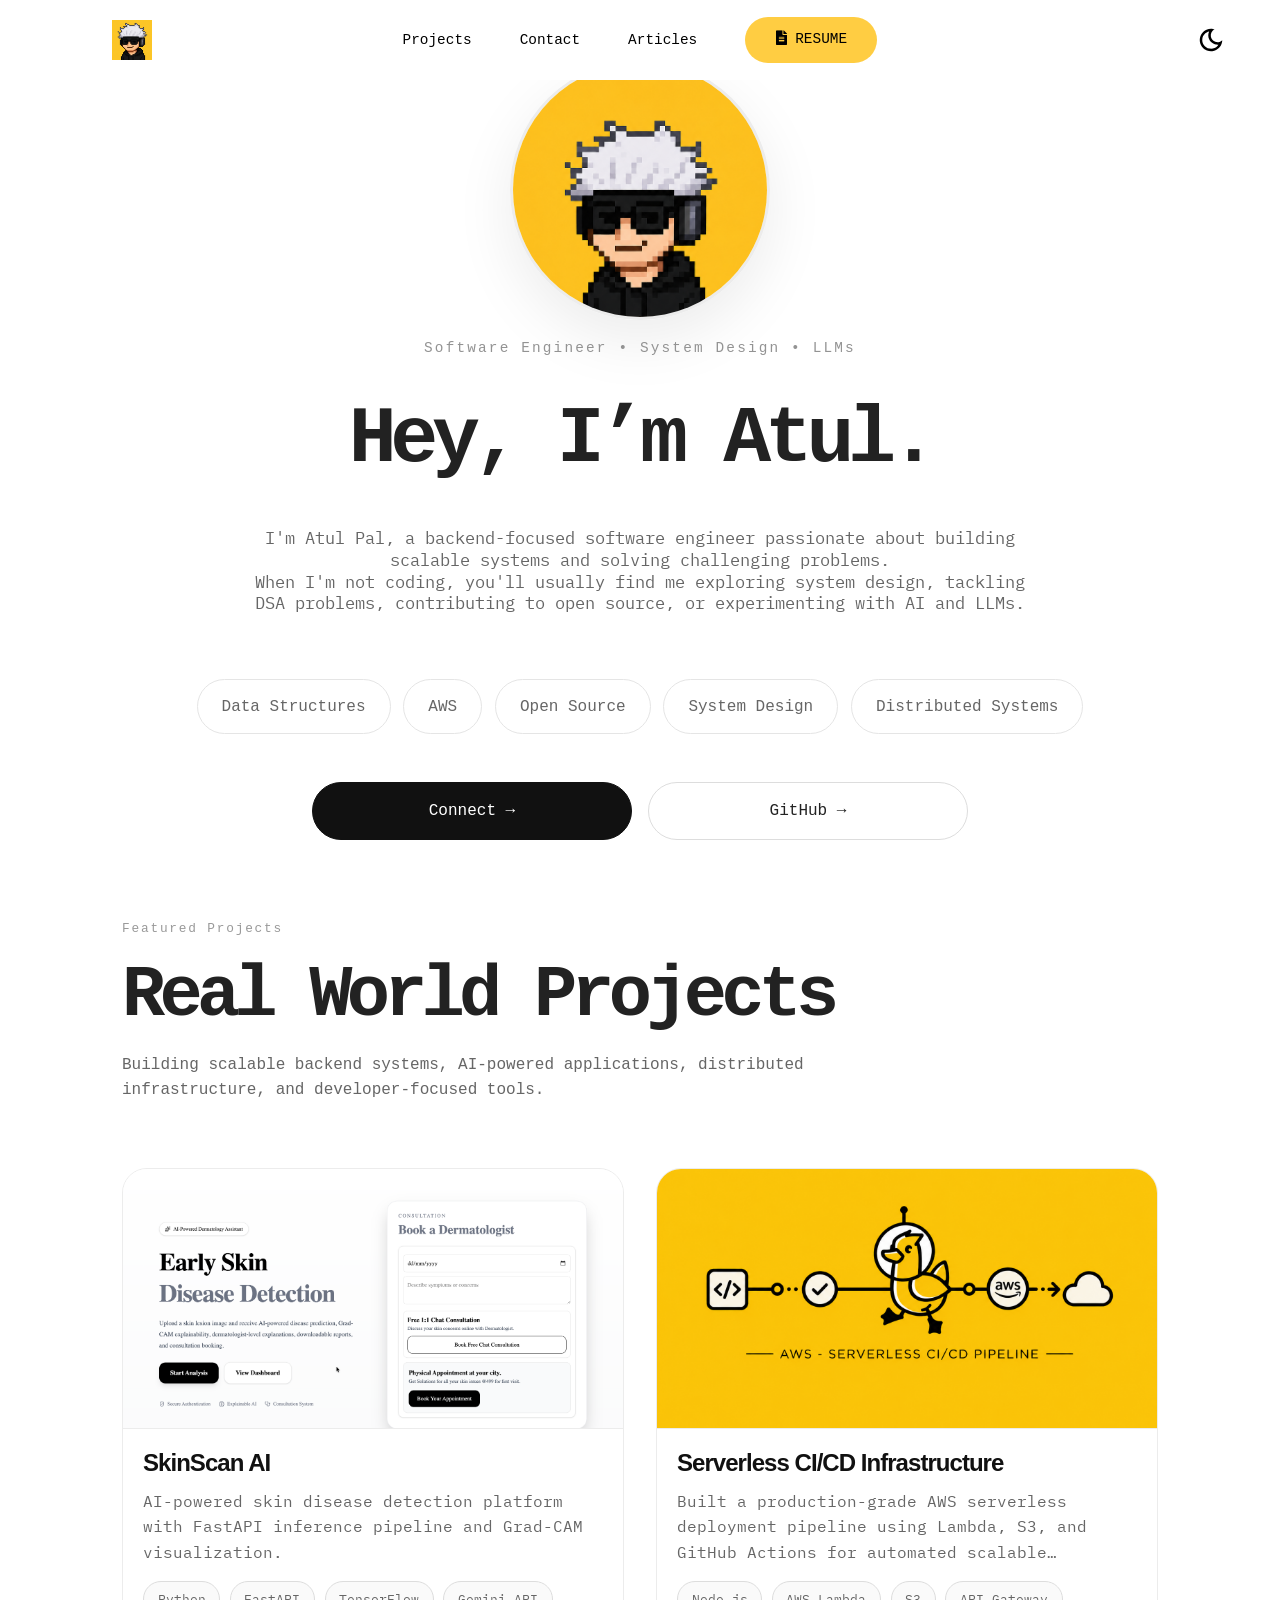
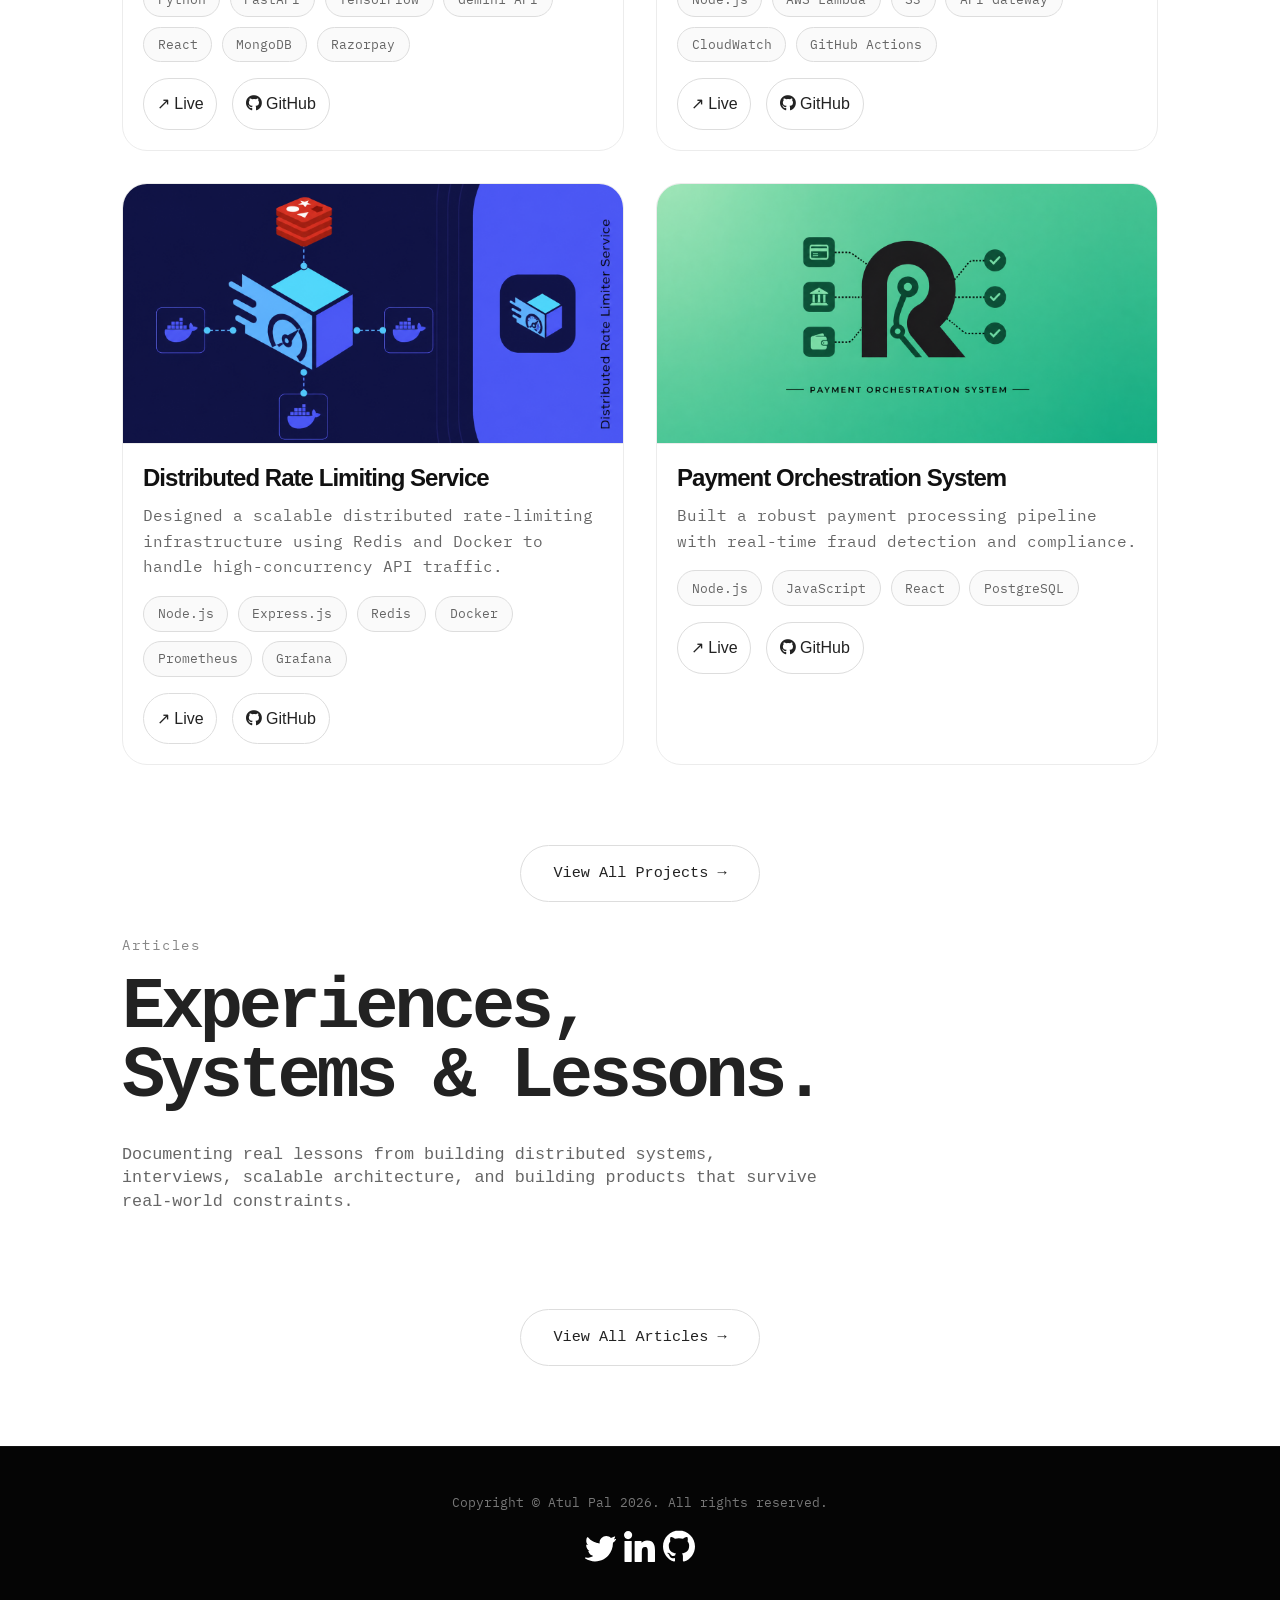
==== src/index.html @ d1065fde "meta data" ====
<!DOCTYPE html>
<html lang="en">
  <head>
    <meta charset="UTF-8" />
    <meta http-equiv="X-UA-Compatible" content="IE=edge" />
    <meta name="viewport" content="width=device-width, initial-scale=1.0" />
    <!-- Primary Meta Tags -->
    <title>Atul Pal • HomePage</title>
    <meta name="title" content="Atul Pal" />
    <meta
      name="description"
      content="I’m Atul Pal, backend-focused software engineer passionate about distributed systems, AI-powered applications, scalable architecture, and solving engineering problems under real-world constraints."
    />

    <!-- Open Graph / Facebook -->
    <meta property="og:type" content="website" />
    <meta
      property="og:url"
      content="https://atulpal02.in"
    />
    <meta property="og:title" content="Atul Pal" />
    <!-- <meta
      property="og:description"
      content="Build or customize your portfolio website using this super easy template. Free to use if you are a member of the community or a contributor to this project"
    /> -->
    <meta
      property="og:image"
    />

    <!-- Twitter -->
    <meta property="twitter:card" content="summary_large_image" />
    <meta
      property="twitter:url"
      content="https://atulpal02.in"
    />
    <meta property="twitter:title" content="Atul Pal" />
    <meta
      property="twitter:description"
      content="I’m Atul Pal, backend-focused software engineer passionate about distributed systems, AI-powered applications, scalable architecture, and solving engineering problems under real-world constraints."
    />
   

    <!-- Link -->
    <link
      rel="apple-touch-icon"
      href="assets/Atul-logo.png"
    />
    <link
      rel="icon"
      type="image/png"
     
      href="/assets/Atul-logo.png"
    />
    <link
      rel="icon"
      type="image/png"
      href="assets/Atul-logo.png"
    />
    <link
      rel="icon"
      type="image/png"
      sizes="192x192"
      href="assets/Atul-logo.png"
    />
    <link
      rel="icon"
      type="image/png"
      sizes="512x512"
      href="assets/Atul-logo.png"
    />
    <link rel="icon" type="image/x-icon" href="assets/Atul-logo.png" />
   
    <link
      rel="stylesheet"
      href="https://use.fontawesome.com/releases/v5.15.4/css/all.css"
      integrity="sha384-DyZ88mC6Up2uqS4h/KRgHuoeGwBcD4Ng9SiP4dIRy0EXTlnuz47vAwmeGwVChigm"
      crossorigin="anonymous"
    />
    <link rel="stylesheet" href="css/style.css" />
    <link rel="stylesheet" href="css/utilities.css" />
  </head>
  <body>
    <header id="hero">
      <!-- Navbar -->
      

<nav class="navbar">
  <div class="container">
    <h1 id="logo">
      <a href="index.html">
        <img src="./assets/Atul-logo.png" alt="Atul Pal" />
      </a>
    </h1>

    <ul class="nav-menu">
      <li><a class="nav-link" href="index.html#projects">Projects</a></li>
      <li><a class="nav-link" href="contact.html">Contact</a></li>
      <li><a class="nav-link" href="blog.html">Articles</a></li>

      <li>
        <a
          class="nav-link btn btn-primary"
          href="https://drive.google.com/file/d/1USvsuI9Z3_eEk0ceNhCf0lgto0pT-I8w/view?usp=sharing"
          target="_blank"
        >
           <i class="fas fa-file-alt"></i> Resume
        </a>
      </li>

      <div class="theme-switch">
        <input type="checkbox" id="switch" />
        <label class="toggle-icons" for="switch">
          <img class="moon" src="assets/moon.svg" />
          <img class="sun" src="assets/sun.svg" />
        </label>
      </div>
    </ul>

    <div class="hamburger">
      <span class="bar"></span>
      <span class="bar"></span>
      <span class="bar"></span>
    </div>
  </div>
</nav>
<section class="hero container">

  <!-- PROFILE IMAGE ON TOP -->
  <div class="hero-image-top">

    <img
      class="profile-image"
      src="assets/p5.png"
      alt="Atul Pal"
    />

  </div>

  <!-- CONTENT -->
  <div class="hero-content">

    <span class="hero-label">
      Software Engineer • System Design • LLMs
          
    </span>

    <h1>
      Hey, I’m Atul.
    </h1>

    <p class="hero-description">

      I'm Atul Pal, a backend-focused software engineer passionate about building scalable systems and solving challenging problems. <br>
      When I'm not coding, you'll usually find me exploring system design, tackling DSA problems, contributing to open source, or experimenting with AI and LLMs.

    </p>

    <div class="hero-tags">
      <span>Data Structures</span>
      <!-- <span>Node.js</span> -->
      <!-- <span>Microservices</span> -->
      
      
      <span>AWS</span>
      <span>Open Source</span>
      <span> System Design</span>
      <span>Distributed Systems</span>
       
      <!-- <span>AI/LLMs</span> -->
      <!-- <span>Postgres</span> -->
      <!-- <span>Git</span> -->
    </div>

    <div class="hero-actions">

      <a
        href="https://www.linkedin.com/in/atulpal02/"
        target="_blank"
        class="hero-btn primary-btn"
      >
        Connect →
      </a>

      <a
        href="https://github.com/atulpal02"
        target="_blank"
        class="hero-btn secondary-btn"
      >
        GitHub →
      </a>

    </div>

  </div>

</section>
    
    
<section id="projects" class="project-section container">

  <div class="section-heading">

    <span class="section-label">
      Featured Projects
    </span>

    <h2>
      Real World Projects
    </h2>

    <p>
      Building scalable backend systems, AI-powered applications,
      distributed infrastructure, and developer-focused tools.
    </p>

  </div>

  <div class="project-grid">

    <!-- PROJECT 1 -->
      <!-- PROJECT 3 -->

    <!-- <article class="project-card featured-project">

      <div class="project-top">

        <span class="project-type">
          AI • HEALTHCARE
        </span>

        <div class="project-links">

  <a
    href="https://github.com/atulpal02/Skinscan"
    target="_blank"
  >
    GitHub
  </a>

  <a
    href="https://skin-scan-nine.vercel.app/"
    target="_blank"
    class="live-link"
  >
    Live
  </a>

</div>

      </div>

      <h3>
        SkinLabs AI
      </h3>

      <p>
        AI-powered skin disease detection platform using EfficientNet,
        Grad-CAM visualization, FastAPI inference pipeline,
        authentication, payments, and consultation workflows.
      </p>

      <div class="tech-stack">
        FastAPI • TensorFlow • React • MongoDB • Next.js
      </div>

    </article> -->
    <!-- <article class="project-card">

  <div class="project-image">
    <img
      src="./assets/project/SkinScan.png"
      alt="SkinScan AI"
    />
  </div>

  <div class="project-card">

    <h3>SkinScan AI</h3>

    <p>
      AI-powered skin disease detection platform with
      FastAPI inference pipeline and Grad-CAM visualization.
    </p>

    <div class="tech-stack">

      <span>FastAPI</span>
      <span>TensorFlow</span>
      <span>React</span>
      <span>MongoDB</span>

    </div>

    <div class="project-links">

      <a href="https://skin-scan-nine.vercel.app/">
        ↗ Live
      </a>

      <a href="https://github.com/atulpal02/Skinscan">
        <i class="fab fa-github"></i>
        GitHub
      </a>

    </div>

  </div>

</article> -->




<article class="project-card">

  <div class="project-image">
    <img
      src="./assets/project/SkinScan.png"
      alt=" SkinScan AI"
    />
  </div>

  <div class="project-content">

    <h3>SkinScan AI</h3>

    <p>
      AI-powered skin disease detection platform with
      FastAPI inference pipeline and Grad-CAM visualization.
    </p>

    <div class="tech-stack">

      <span>Python</span>
      <span>FastAPI</span>
      <span>TensorFlow</span>
      <span>Gemini API</span>
      <span>React</span>
      <span>MongoDB</span>
      <span>Razorpay</span>

    </div>

    <div class="project-links">

      <a href="https://skin-scan-nine.vercel.app/">
        ↗ Live
      </a>

      <a href="https://github.com/atulpal02/SkinScan">
        <i class="fab fa-github"></i>
        GitHub
      </a>

    </div>

  </div>

</article>


<article class="project-card">

  <div class="project-image">
    <img
      src="./assets/project/project-one.png"
      alt="SkinLabs AI"
    />
  </div>

  <div class="project-content">

    <h3>Serverless CI/CD Infrastructure</h3>

    <p>
      Built a production-grade AWS serverless deployment pipeline
        using Lambda, S3, and GitHub Actions for automated scalable deployments.
    </p>

    <div class="tech-stack">

      <span>Node.js</span>
      
      <span>AWS Lambda</span>
      <span>S3</span>
      
      <span>API Gateway</span>
      <span>CloudWatch</span>
      <span>GitHub Actions</span>
      

    </div>

    <div class="project-links">

      <a href="https://medium.com/@atulpal02/building-a-production-ready-serverless-ci-cd-pipeline-on-aws-using-github-actions-aws-sam-lambda-bceae69d77cb">
        ↗ Live
      </a>

      <a href="https://github.com/atulpal02/serverless-ci-cd">
        <i class="fab fa-github"></i>
        GitHub
      </a>

    </div>

  </div>

</article>

<article class="project-card">

  <div class="project-image">
    <img
      src="./assets/project/project-two.png"
      alt=" Distributed Rate Limiting Service"
    />
  </div>

  <div class="project-content">

    <h3>Distributed Rate Limiting Service</h3>

    <p>
      Designed a scalable distributed rate-limiting infrastructure
      using Redis and Docker to handle high-concurrency API traffic.
    </p>

    <div class="tech-stack">

      <span>Node.js</span>
      <span>Express.js</span>
      <span> Redis</span>
      <span>Docker</span>
      <span>Prometheus</span>
      <span>Grafana</span>

    </div>

    <div class="project-links">

      <a href="https://medium.com/@atulpal02/building-a-distributed-rate-limiter-understanding-the-theory-behind-api-protection-71d6759edc61">
        ↗ Live
      </a>

      <a href="https://github.com/atulpal02/Distributed-Rate-limiiting-middleware">
        <i class="fab fa-github"></i>
        GitHub
      </a>

    </div>

  </div>

</article>


<article class="project-card">

  <div class="project-image">
    <img
      src="./assets/project/project-five.png"
      alt=" Payment Orchestration System"
    />
  </div>

  <div class="project-content">

    <h3>Payment Orchestration System</h3>

    <p>
      Built a robust payment processing pipeline
      with real-time fraud detection and compliance.
    </p>

    <div class="tech-stack">
      <span>Node.js</span>
      <span>JavaScript</span>
      
      <span>React</span> 
      <span>PostgreSQL</span>

    </div>

    <div class="project-links">

      <a href="#">
        ↗ Live
      </a>

      <a href="#">
        <i class="fab fa-github"></i>
        GitHub
      </a>

    </div>

  </div>

</article>

    <!-- <article class="project-card">

      <div class="project-top">

        <span class="project-type">
          DISTRIBUTED SYSTEMS
        </span>

        <div class="project-links">

          <a
            href="https://github.com/atulpal02/distributed-rate-limiting-Service"
            target="_blank"
          >
            GitHub
          </a>

        </div>

      </div>

      <h3>
        Distributed Rate Limiting Service
      </h3>

      <p>
        Designed a scalable distributed rate-limiting infrastructure
        using Redis and Docker to handle high-concurrency API traffic.
      </p>

      <div class="tech-stack">
        Node.js • Redis • Docker • Express
      </div>

    </article> -->

   
<!-- 
    <article class="project-card">

      <div class="project-top">

        <span class="project-type">
          SERVERLESS • DEVOPS
        </span>

        <div class="project-links">

          <a
            href="https://github.com/atulpal02/serverless-ci-cd"
            target="_blank"
          >
            GitHub
          </a>

        </div>

      </div>

      <h3>
        Serverless CI/CD Infrastructure
      </h3>

      <p>
        Built a production-grade AWS serverless deployment pipeline
        using Lambda, S3, and GitHub Actions for automated scalable deployments.
      </p>

      <div class="tech-stack">
        Node.js • AWS Lambda • S3 • GitHub Actions
      </div>

    </article> -->

    <!-- PROJECT 2 -->


    <!-- PROJECT 4 -->
<!-- 
    <article class="project-card">

      <div class="project-top">

        <span class="project-type">
          FULL STACK
        </span>

        <div class="project-links">

          <a
            href="https://github.com/atulpal02/Talentboard"
            target="_blank"
          >
            GitHub
          </a>

        </div>

      </div>

      <h3>
        TalentBoard
      </h3>

      <p>
        Full-stack hiring and talent management platform
        with authentication, dashboards, and recruiter workflows.
      </p>

      <div class="tech-stack">
        React • Node.js • MongoDB • Express
      </div>

    </article>

    PROJECT 5 -->

    <!-- <article class="project-card">

      <div class="project-top">

        <span class="project-type">
          FINTECH • PAYMENTS
        </span>

        <div class="project-links">

          <a
            href="https://github.com/atulpal02/Distributed-Payment-Orchestration-System"
            target="_blank"
          >
            GitHub
          </a>

        </div>

      </div>

      <h3>
        Distributed Payment Orchestration System
      </h3>

      <p>
        Designed a resilient payment orchestration architecture
        supporting distributed workflows, retries, and payment routing.
      </p>

      <div class="tech-stack">
        PostgreSQL • Node.js • Stripe • Express
      </div>

    </article>

 PROJECT 6 -->
   <!-- 
    <article class="project-card">

      <div class="project-top">

        <span class="project-type">
          FRONTEND • UI
        </span>

        <div class="project-links">

          <a
            href="https://github.com/atulpal02/My-mini-projects"
            target="_blank"
          >
            GitHub
          </a>

        </div>

      </div>

      <h3>
        Frontend Experiments
      </h3>

      <p>
        Collection of frontend experiments,
        animations, UI concepts, and JavaScript mini-projects.
      </p>

      <div class="tech-stack">
        HTML • CSS • JavaScript
      </div>
      -->

    <!-- </article> --> 

  </div>

  <div class="project-footer">

    <a
      href="https://github.com/atulpal02"
      class="view-all-btn"
      target="_blank"
    >
      View All Projects →
    </a>

  </div>

</section>


  <section class="page-section container">

    <div class="blog-hero">

      <span class="blog-label">
        Articles
      </span>

      <h1>
        Experiences,
        <br />
        Systems & Lessons.
      </h1>

      <p>
        Documenting real lessons from building distributed systems,
        interviews, scalable architecture,
        and building products that survive real-world constraints.
      </p>

    </div>

    <div
      id="blog-container"
      class="blog-grid"
    ></div>
    <div class="blog-actions">

  <a
    href="https://medium.com/@atulpal02"
    target="_blank"
    class="view-all-btn"
  >
    View All Articles →
  </a>

</div>

  </section>
<!-- 
<section class="page-section container">


  <div class="contact-hero">

    <span class="contact-label">
      CONTACT
    </span>

    <h1>
      Let’s Build Something Real.
    </h1>

    <p>
      <p>
  Open to backend engineering opportunities, ambitious startup ideas and meaningful conversations around scalable systems, software architecture.
</p>
    </p>

  </div>
  <div class="contact-grid">

  <a
    href="mailto:iatulpal02@gmail.com"
    class="contact-card"
  >
    <span>EMAIL</span>

    <h3>
      iatulpal02
      
      @gmail.com
    </h3>

    <p>
      Reach me for opportunities
      and engineering discussions.
    </p>
  </a>

  <a
    href="tel:+918287466186"
    class="contact-card"
  >
    <span>PHONE</span>

    <h3>
      +91
      
      8287466186
    </h3>

    <p>
      Available for 
       professional discussions.
    </p>
  </a>

  <a
    href="https://www.linkedin.com/in/atulpal02/"
    target="_blank"
    class="contact-card"
  >
    <span>LINKEDIN</span>

    <h3>
      
      @atulpal02
    </h3>

    <p>
      Backend engineering, projects,
      and technical updates.
    </p>
  </a>

  <a
    href="https://github.com/atulpal02"
    target="_blank"
    class="contact-card"
  >
    <span>GITHUB</span>

    <h3>
      @atulpal02
    </h3>

    <p>
      Explore production projects
      and open-source work.
    </p>
  </a>

  <a
    href="https://x.com/atulpal02"
    target="_blank"
    class="contact-card"
  >
    <span>TWITTER</span>

    <h3>
      @atulpal02
    </h3>

    <p>
      Thoughts on engineering,
      startups,
      and software building.
    </p>
  </a>

  <a
    href="https://ko-fi.com/atulpal02"
    target="_blank"
    class="contact-card coffee-card"
  >
    <span>SUPPORT</span>

    <h3>
      Buy Me A Coffee ☕
    </h3>

    <p>
      Support my work,
      open-source projects,
      and technical writing.
    </p>
  </a>

</div>
</section> -->


    <footer id="footer">
      <div class="container">
        <!-- <a href="mailto:iatulpal02@gmail.com"> iatulpal02@gmail.com</a> -->
        <!-- Social links -->
                 <p>Copyright &copy; Atul Pal <span id="datee"></span>. All rights reserved.</p>

        <div class="social">
          <!-- <a href="https://www.instagram.com/atulpal02/" target="_blank"
            ><img src="./assets/instagram-icon.svg" alt="Instagram"
          /></a> -->
          <a href="https://x.com/atulpal02" target="_blank"><img src="./assets/twitter-icon.svg" alt="Twitter" /></a>
          <a href="https://www.linkedin.com/in/atulpal02/" target="_blank"
            ><img src="./assets/linkedin-icon.svg" alt="Linkedin"
          /></a>
          <a href="https://github.com/atulpal02/atulpal02" target="_blank"><img src="./assets/github-icon.svg" alt="GitHub" /></a>
          <!-- <a href="https://leetcode.com/u/atulpal02/" target="_blank"
            ><img src="./assets/hashnode-icon.svg" alt="Hashnode"
          /></a> -->
        </div>
        <!-- Attribution -->
        <div class="attribution">
          <!-- <a
            href="https://leetcode.com/u/atulpal02/"
            target="_blank"
            rel="noopener noreferrer"
          >
           <img
              src="https://user-images.githubusercontent.com/62628408/157202263-9174da24-b19a-4017-9b7c-a1d26ae8f014.svg"
              alt="attribution"
              width="150px"
            />
          </a> -->
        </div>
      </div>
    </footer>

  <script>

    async function loadBlogs() {

      const rssUrl =
        "https://api.rss2json.com/v1/api.json?rss_url=https://medium.com/feed/@atulpal02";

      const response =
        await fetch(rssUrl);

      const data =
        await response.json();

      const container =
        document.getElementById("blog-container");

      data.items
        .slice(0, 3)
        .forEach((blog) => {

          const plainText =
            blog.description
              .replace(/<[^>]+>/g, "")
              .slice(0, 140);

          const date =
            new Date(blog.pubDate)
              .toLocaleDateString(
                "en-US",
                {
                  month: "short",
                  day: "numeric",
                  year: "numeric"
                }
              );

          container.innerHTML += `

            <div class="blog-card">

              <div class="blog-date">
                ${date}
              </div>

              <h3>
                ${blog.title}
              </h3>

              <p>
                ${plainText}
              </p>

              <a
                href="${blog.link}"
                target="_blank"
              >
                Read Article →
              </a>

            </div>

          `;
        });
    }

    loadBlogs();

  </script>
    <script src="js/script.js"></script>
  </body>
</html>
---- src/css/style.css ----
/* This is the required project styling. Will contain essential CSS styles like:
   * Flex property
   * Grid layout
   * Cards and sections
*/

@import url('https://fonts.googleapis.com/css2?family=IBM+Plex+Mono:wght@300;400;500;600&display=swap');/* variables */
:root {
  /* Colors */
  --primary-color: #ffcd42;
  --secondary-color: #ffd35c;
  --bg-primary: #ffffff;
  --text-color: #222222;
  --text-color-two: #ffffff;
  --bg-secondary: #000000;
  --card-background: #f4f4f4;
  --bg-secondary-two: #111111;
  --card-bg: #ffffff;
  --card-heading: #111111;
  --card-text: #666666;

  --shadow: 0 10px 40px rgba(0, 0, 0, 0.2);

  /* Font Weight */
  --weight-small: 400;
  --weight-semibold: 600;
  --weight-bold: 800;

  /* Max width */
  --width-small: 600px;
  --width-medium: 1100px;
  --width-large: 1300px;
}

[data-theme="dark"] {
  --primary-color: #ffcd42;
  --secondary-color: #ffd35c;
  --bg-primary: #000000;
  --text-color: #ffffff;
  --text-color-two: #222222;
  --bg-secondary: #ffffff;
  --card-background: #111111;
  --bg-secondary-two: #f4f4f4;
  --shadow: 0 2px 10px rgba(95, 95, 95, 0.2);
  --card-bg: #ffffff;
  --card-text: #111111;
  --card-bg: #ffffff;
  --card-heading: #111111;
  --card-text: #666666;
}
 .page-section .blog-hero h1{

    font-size: 4.5rem;
     margin-bottom: 2rem;
     margin-top: 1rem;

    line-height: 0.95;

    letter-spacing: -0.06em;
  }


html {
  font-size: 100%;
  scroll-behavior: smooth;
}

/* Reset default styling */
* {
  margin: 0;
  padding: 0;
  box-sizing: border-box;
}

ul {
  list-style: none;
}

a {
  text-decoration: none;
  color: var(--text-color);
}

body {
  background: var(--bg-primary);
  color: var(--text-color);

  font-family: "Geist Mono", monospace;

  line-height: 1.5;

  min-height: 100vh;

  display: flex;
  flex-direction: column;
}

h1,
h2,
h3,
h4,
h5,
h6 {
  letter-spacing: -0.04em;
  line-height: 1;
}

p {
  line-height: 1.7;
  color: #666;
}

/* Navbar */
.navbar {
  position: fixed;
  top: 0;
  left: 0;
  right: 0;
  z-index: 20;
  background: var(--bg-primary);
}

.navbar .container {
  display: grid;
  grid-template-columns: 1fr auto 1fr;

  align-items: center;
  height: 80px;

  max-width: 1200px;
  margin: 0 auto;
}

.navbar .nav-menu {
   justify-self: center;

  display: flex;
  align-items: center;
  gap: 3rem;
  display: flex;

  align-items: center;
  background: var(--bg-primary);
}

.navbar .nav-link {
  margin: 0;
  align-items: center;
  
  font-size: 0.9rem;
  font-weight: 500;
  color: #000;
  
  transition: 0.3s ease;
}
.theme-switch {
  margin: 0;
  position: absolute;
  right: 24px;
  top: 50%;
  transform: translateY(-50%);
}

.navbar .nav-link:hover {
  color: #666;
 
}
.navbar #logo img {
  justify-self: start;
  display: block;
  width: 40px;
}

.navbar .btn {
  margin-right: 0;
}

/* hamburger */
.hamburger {
  margin-bottom: 0.1rem;
  display: none;
}

.bar {
  display: block;
  width: 23px;
  height: 3px;
  margin: 4px auto;
  transition: all 0.3s ease-in-out;
  border-radius: 30px;
  background-color: var(--bg-secondary);
}

/* Hero section */

@keyframes bounce {
  from {
    transform: translateY(0px);
  }

  to {
    transform: translateY(-10px);
  }
}




.blog-label {
  font-family: "IBM Plex Mono", monospace;
  font-size: 0.85rem;
  letter-spacing: 0.14em;
  color: #888;
}

.contact-page .blog-hero h1 {

  font-size: 5rem;

  line-height: 0.92;

  letter-spacing: -0.08em;

  margin-top: 1.2rem;

  margin-bottom: 2rem;

  font-weight: 800;
}
.contact-page .blog-hero p {
  font-size: 1rem;

  line-height: 1.4;

}


.blog-hero p {
  font-size: 1.05rem;
  margin-bottom: 2rem;
  line-height: 1.4;
  color: #666;
  max-width: 700px;
}

.blog-grid {
  display: grid;
  grid-template-columns: repeat(auto-fit, minmax(320px, 1fr));
  gap: 2rem;
}

.blog-card {
  font-family: "IBM Plex Mono", monospace;
  background: #ffffff;
  border: 1px solid #ececec;
  border-radius: 28px;
  padding: 2rem;
  transition: all 0.35s ease;
}

.blog-card:hover {
  transform: translateY(-8px);
  box-shadow: 0 20px 40px rgba(0,0,0,0.06);
}

.blog-date {
  font-family: "IBM Plex Mono", monospace;
  color: #999;
  font-size: 0.85rem;
  margin-bottom: 1rem;
}

.blog-card h3 {

  font-family:'Trebuchet MS', sans-serif;
  font-size: 1.5rem;
  line-height: 1.2;
  margin-bottom: 1rem;
  color: #111;
}

.blog-card p {
  color: #666;
  line-height: 1.8;
  margin-bottom: 2rem;
}

.blog-card a {
  font-family: "IBM Plex Mono", monospace;
  color: #111;
  transition: 0.3s ease;
}

.blog-card a:hover {
  opacity: 0.6;
}

.project-section {
  padding-top: 8rem;
  padding-bottom: 8rem;
}

.section-heading {
  max-width: 850px;
  margin-bottom: 3rem;
}

.section-label {
  font-size: 0.8rem;
  letter-spacing: 0.14em;
  color: #999;
}

.section-heading h2 {
  font-size: 4.5rem;
  line-height: 0.9;
  letter-spacing: -0.08em;
  margin-top: 1.5rem;
  margin-bottom: 1.5rem;
  font-weight: 800;
}

.section-heading p {
  font-size: 1rem;
  line-height: 1.4;
  max-width: 700px;
 
}
/* 
.project-grid {

  display: grid;

  grid-template-columns:
    repeat(auto-fit, minmax(420px, 1fr));

  gap: 2.5rem;

  align-items: stretch;
}

.project-card {

  background: var(--card-bg);

  border: 1px solid #ececec;

  border-radius: 32px;

  padding: 2rem;

  min-height: 200px;

  display: flex;

  flex-direction: column;

  justify-content: space-between;

  transition: all 0.35s ease;

  position: relative;

  overflow: hidden;
}
.project-card h3 {

  min-height: 110px;
}
.project-card p {

  flex-grow: 1;
}
.project-card:hover {
  transform: translateY(-8px);

  box-shadow:
    0 20px 40px rgba(0,0,0,0.06);
}
.featured-project {

  background: #050505;

  border: 1px solid rgba(255,255,255,0.15);
}

.featured-project h3 {

  color: #ffffff !important;
}

.featured-project p {

  color: rgba(255,255,255,0.82) !important;
}

.featured-project .tech-stack {

  color: rgba(255,255,255,0.72) !important;
}

.featured-project .project-type {

  color: rgba(255,255,255,0.6) !important;
}

.featured-project a {

  color: #ffffff !important;
}
.featured-project:hover {

  transform: translateY(-10px);

  box-shadow:
    0 25px 60px rgba(0,0,0,0.35);
}

.project-top {

  display: flex;

  align-items: flex-start;

  justify-content: space-between;

  margin-bottom: 2rem;
}

.project-type {
  font-size: 0.75rem;

  letter-spacing: 0.12em;

  color: #888;
}

.project-links a {
  font-size: 0.9rem;
}

.project-card h3 {

  font-size: 2rem;

  line-height: 1.02;

  margin-bottom: 0.5rem;

  font-weight: 800;

  word-break: break-word;

  min-height: 110px;
}

.project-card p {
  line-height: 1.4;

  margin-bottom: 2rem;
}

.tech-stack {
  font-size: 0.9rem;

  color: #777;

  line-height: 1.7;
}

.project-footer {
  margin-top: 5rem;

  display: flex;

  justify-content: center;
}

.view-all-btn {
  padding: 1rem 2rem;

  border: 1px solid #ddd;

  border-radius: 999px;

  transition: 0.3s ease;
}

.view-all-btn:hover {
  background: #111;

  color: white;
}

.project-image {

  width: 100%;

  height: 260px;

  overflow: hidden;

  border-bottom: 1px solid #ececec;
}

.project-image img {

  width: 100%;

  height: 100%;

  object-fit: cover;

  transition: transform .5s ease;
}

.project-card:hover .project-image img {

  transform: scale(1.03);
} */

/* =========================
   PROJECT SECTION
========================= */
/* 
.project-section {
  padding: 8rem 0;
} */

.section-heading {
  max-width: 850px;
  margin-bottom: 4rem;
}

.section-label {
  font-size: 0.8rem;
  letter-spacing: 0.14em;
  color: #999;
}

.section-heading h2 {
  font-size: 4.5rem;
  line-height: 0.9;
  letter-spacing: -0.08em;
  margin: 1.5rem 0;
  font-weight: 800;
}

.section-heading p {
  max-width: 700px;
  line-height: 1.6;
  color: #666;
}

/* =========================
   GRID
========================= */

.project-grid {
  display: grid;
   /* margin-top: 2rem; */
  /* grid-template-columns: repeat(auto-fit, minmax(420px, 1fr)); */
  grid-template-columns: repeat(auto-fit, minmax(420px, 1fr));
  gap: 2rem;
}

/* =========================
   CARD
========================= */

.project-card {
  font-family: "IBM Plex Mono", monospace;
   background: var(--card-bg);
  border: 1px solid #ececec;
  border-radius: 25px;
  overflow: hidden;


  display: flex;
  flex-direction: column;

  transition:
    transform 0.35s ease,
    box-shadow 0.35s ease,
    border-color 0.35s ease;
}

.project-card:hover {
  transform: translateY(-8px);

  border-color: #d8d8d8;

  box-shadow:
    0 25px 60px rgba(0, 0, 0, 0.08);
}

/* =========================
   IMAGE
========================= */

.project-image {
  width: 100%;
  height: 260px;
  overflow: hidden;
  border-bottom: 1px solid #ececec;
}

.project-image img {
  width: 100%;
  height: 100%;
  object-fit: cover;

  transition: transform 0.5s ease;
}

.project-card:hover .project-image img {
  transform: scale(1.04);
}

/* =========================
   CONTENT
========================= */

.project-content {
  
  padding: 1.25rem;

  display: flex;
  flex-direction: column;
  
}

.project-card .project-content h3{
   font-family:'Trebuchet MS', sans-serif;

}



/* =========================
   TOP BAR
========================= */

.project-top {
  display: flex;
  justify-content: space-between;
  align-items: center;

  margin-bottom: 1rem;
}

.project-type {
  font-size: 0.75rem;
  letter-spacing: 0.12em;
  text-transform: uppercase;
  color: #888;
  font-weight: 600;
}

/* =========================
   TITLE
========================= */

.project-card h3 {
  color: var(--card-heading);
  font-family: "IBM Plex Mono", monospace;
  font-size: 1.5rem;
  line-height: 1.15;
  margin-bottom: 0.75rem;
}

/* =========================
   DESCRIPTION
========================= */

.project-card p {
   color: var(--card-text);
   color: #666;
  line-height: 1.6;
  margin-bottom: 1rem;

  display: -webkit-box;
  -webkit-line-clamp: 3;
  -webkit-box-orient: vertical;

  overflow: hidden;
}

/* =========================
   TECH STACK
========================= */

.tech-stack {
  display: flex;
  flex-wrap: wrap;

  gap: 0.6rem;

   margin-bottom: 1rem;
}

.tech-stack span {
  padding: 0.45rem 0.85rem;

  border: 1px solid #ddd;
  border-radius: 999px;

  font-size: 0.8rem;
  color: #666;

  background: rgba(0, 0, 0, 0.02);
}

/* =========================
   BUTTONS
========================= */

.project-links {
  display: flex;
  gap: 0.9rem;
  flex-wrap: wrap;
}

.project-links a {
  font-family: sans-serif;
  padding: 0.8rem 0.8rem;
  border: 1px solid #ddd;
  border-radius: 999px;

  font-size: 1rem;
  font-weight: 500;

  transition: all 0.25s ease;
}

.project-links a:hover {
  background: #111;
  color: white;
}

/* =========================
   FEATURED PROJECT
========================= */

.featured-project {
  grid-column: span 2;
}

/* =========================
   FOOTER BUTTON
========================= */

.project-footer {
  margin-top: 5rem;

  display: flex;
  justify-content: center;
}

.view-all-btn {
  
  padding: 1rem 2rem;

  border: 1px solid #ddd;
  border-radius: 999px;

  transition: 0.3s ease;
}

.view-all-btn:hover {
  background: #111;
  color: white;
}

/* =========================
   RESPONSIVE
========================= */



.contact-page .contact-minimal span{

    font-size: 1.2rem;
    font-family: "IBM Plex Mono", monospace;
     margin-bottom: 0.5rem;
     margin-top: 0.5rem;

    line-height: 1.4;

    
   
  }

  .contact-line span {

  display: flex;

  align-items: center;

  gap: 1.2rem;

  font-size: 2rem;

  letter-spacing: -0.01em;

  color: var(--text-color);

  transition: 0.3s ease;
}

.contact-line i {

  width: 18px;

  font-size: 1.25rem;

  color: #888;
}

.contact-line:hover i {

  color: var(--text-color);
}




#footer {
  width: 100%;

  margin-top: 4rem;

  background: #050505;

  border-top: 1px solid rgba(255,255,255,0.05);
}

#footer .container {
  font-family: "IBM Plex Mono", monospace;
  font-size: 0.8rem;

  min-height: 180px;

  display: flex;

  flex-direction: column;

  align-items: center;

  justify-content: center;

  text-align: center;

  gap: 1rem;
}

#footer a {
  color: white;
}

#footer p {
  color: #777;
}

.container {

  width: min(1120px, 92%);
  margin-inline: auto;
  
}

.contact-actions {
  font-size: 1.2rem;
  align-content: center;
  text-align: center;
  display: flex;
  flex-direction: column;
  gap: 1rem;
  margin-top: 3rem;
  max-width: 420px;
}

/* .contact-actions a {
  
  width: 100%;
} */

/* .social-links{
  margin-top:3rem;
} */

.social-links p{
  margin-top: 6rem;
  margin-bottom:0.4rem;
  opacity:0.9;
  
}

.social-row{
  display:flex;
  gap:1.5rem;
  flex-wrap:wrap;
}

.social-row a{
  text-decoration:none;
  color:inherit;
  font-weight:500;
  transition:0.2s;
}

.social-row a:hover{
  transform:translateY(-2px);
}

/* Responsiveness */



/* =========================================
   MOBILE FIXES
========================================= */

@media (max-width: 768px) {

  html,
  body {
    overflow-x: hidden;
  }

  /* ---------- NAVBAR ---------- */

  .navbar {
    background: var(--bg-primary);

    position: fixed;

    top: 0;

    left: 0;
    right: 0;

    width: 100%;

    height: 65px;

    background: rgba(255,255,255,0.96);

    backdrop-filter: blur(10px);

    border-bottom: 1px solid #ececec;

    z-index: 999;
  }
 
  

  .navbar .container {

    width: 100%;

    height: 65px;

    padding-left: 22px;
    padding-right: 22px;

    display: flex;

    align-items: center;

    justify-content: space-between;
  }

  #logo img {

    width: 38px;
  }

  /* ---------- HAMBURGER ---------- */

  .hamburger {

    display: block;

    z-index: 1001;
  }

  /* HIDE NAV MENU INITIALLY */

  .navbar .nav-menu {
    

    position: fixed;

    top: 65px;

    right: -100%;

    width: 260px;

    height: auto;

    background: white;

    border-left: 1px solid #ececec;

    border-bottom: 1px solid #ececec;

    padding: 2rem;

    display: flex;

    flex-direction: column;

    align-items: flex-start;

    gap: 1.5rem;

    transition: 0.35s ease;
  }

  .nav-menu.active {

    right: 0;
  }

  .nav-link {

    font-size: 1rem;
  }

  /* ---------- HERO ---------- */

  .hero {

    min-height: auto;

    padding-top: 9rem;

    padding-bottom: 4rem;

    padding-left: 22px;
    padding-right: 22px;
  }

  /* IMAGE FIX */

  .hero-image-top {

    margin-top: 5rem;

    margin-bottom: 2rem;
  }

.profile-image {

  width: 150px;

  height: 150px;

  object-fit: contain;

  border-radius: 0;

  border: none;

  box-shadow: none;

  margin: 0 auto;
}
  /* ---------- HERO TEXT ---------- */

  .hero-content .hero-label{

    font-size: 0.63rem;

    line-height: 1.4;

    margin-top: 1rem;



  }
  

  .hero .hero-content h1{
    font-size: 2.5rem;

    line-height: 1.2;

    letter-spacing: -0.08em;

    margin-top: 1rem;

    margin-bottom: 2rem;

    font-weight: 800;

  }
  

    .hero .hero-content .hero-description {

    font-family: "IBM Plex Mono", monospace;

     color: #666;

     max-width: 260px;

     margin-bottom: 2.5rem;
    font-size: 0.8rem;

    line-height: 1.4;
  }

  .hero-content {
  margin-bottom: 1rem;

  max-width: 900px;
}

   .hero .hero-content .hero-tags {
    font-family:'Courier New', Courier, monospace;
    font-weight: 500;
   
      color: #666;
  
      display: flex;
  
      flex-wrap: wrap;
  
      justify-content: center;
      font-size: 0.5rem;
      margin-bottom: 2rem;

    gap: 0.5rem;
  }

.hero .hero-content .hero-tags span {
  padding: 0.25rem 0.55rem;
  font-size: 0.8rem;
  border: 1px solid #ddd;
  border-radius: 999px;
}
.hero .hero-content .hero-tags span {
  padding: 0.25rem 0.55rem;
  font-size: 0.8rem;
  border: 1px solid #ddd;
  border-radius: 999px;
}

.hero-btn{
  padding: 0.75rem 1.25rem;

  border: 1px solid #ddd;

  border-radius: 999px;

  transition: all 0.25s ease;
}
  /* ---------- SECTION HEADINGS ---------- */

 .page-section .blog-hero h1{

    font-size: 3.5rem;
     margin-bottom: 2rem;
     margin-top: 1rem;

    line-height: 0.95;

    letter-spacing: -0.06em;
    font-weight: 800;
  }
  .page-section .blog-hero p{

    font-size: 0.9rem;
     margin-bottom: 2rem;
     margin-top: 1.5rem;

     line-height: 1.4;

    letter-spacing: -0.06em;
  }
  .page-section .blog-card p{

    font-size: 0.9rem;
     margin-bottom: 2rem;
     margin-top: 1.5rem;

     line-height: 1.4;

    letter-spacing: -0.06em;
  }
  .page-section .blog-card h3{
    font-family:IBM Plex Mono, monospace;

    font-size: 1rem;
     margin-bottom: 1.25rem;
     margin-top: 1.5rem;

     line-height: 1.4;

    letter-spacing: -0.06em;
  }

  .contact-page .contact-minimal span{

    font-size: 1rem;
    font-family:"IBM Plex Mono", monospace;
     margin-bottom: 1rem;
     margin-top: 1rem;

    line-height: 0.95;

    letter-spacing: -0.06em;
   
  }
  .contact-page .contact-minimal h2{

    font-size: 1rem;
    font-family: "IBM Plex Mono", monospace;
     margin-bottom: 0.5rem;
     margin-top: 0.5rem;

    line-height: 1.4;

    
   
  }
  .contact-line span {

  display: flex;

  align-items: center;

  gap: 0.7rem;

  font-size: 0.95rem;

  letter-spacing: -0.01em;

  color: var(--text-color);

  transition: 0.3s ease;
}

.contact-line i {

  width: 18px;

  font-size: 1rem;

  color: #888;
}

.contact-line:hover i {

  color: var(--text-color);
}
  .contact-page .contact-minimal{

  
     margin-bottom: 2rem;
     margin-top: 5rem;


    
   
  }

  /* ---------- PROJECTS ---------- */

  .project-grid {


    grid-template-columns: 1fr;

    gap: 1rem;
  }

  .project-card {
    background: var(--card-bg);

    min-height: auto;

    padding: 1rem;
  }

  .project-card h3 {
    color: var(--card-heading);

    min-height: auto;

    font-size: 1.2rem;
  }
  .project-section .section-heading p{

    font-size: 0.9rem;
     line-height: 1.4;

    margin-bottom: 1rem;
  }
  .project-section .section-heading h2{
font-size: 3.6rem;
  line-height: 0.9;
  letter-spacing: -0.08em;
  margin-top: 1.5rem;
  margin-bottom: 1.5rem;
  font-weight: 800;
  }
  .project-card p {
     color: var(--card-text);
    font-size: 0.8rem;

    margin-bottom: 1rem;
    line-height: 1.2;
  }
  
  /* ---------- CONTACT ---------- */


.page-section .contact-hero h1{

font-size: 5rem;
}
.page-section .contact-hero p{

font-size: 0.9rem;

  line-height: 1.4;

  color: #666;

  max-width: 600px;
  margin-top: 1.5rem;

  margin-bottom: 2rem;
}

.page-section .contact-hero {

  max-width: 850px;

  margin-bottom: 2rem;
}
.page-section .contact-grid {

  max-width: 600px;
  font-size: 0.9rem;
  line-height: 1.4;

  margin-bottom: 1rem;
}
.page-section .contact-grid h3{

  font-size: 1rem;
  line-height: 1;

  margin-bottom: 0.5rem;
}

.contact-label {

  font-size: 0.78rem;

  letter-spacing: 0.16em;

  color: #8a8a8a;
}

.contact-page .contact-hero h1 {

  font-size: 4.5rem;

  line-height: 0.92;

  letter-spacing: -0.08em;

  margin-top: 1.5rem;

  margin-bottom: 1.5rem;

  font-weight: 800;
}

.contact-page .contact-hero {

  max-width: 850px;

  margin-bottom: 1rem;
}
.contact-page .contact-grid {
  display: grid;

  grid-template-columns:
    repeat(auto-fit, minmax(320px, 1fr));

  gap: 1rem;

  max-width: 850px;

  margin-bottom: 1rem;
}





.contact-page .blog-hero h1 {

  font-size: 3.5rem;

  line-height: 0.9;

  letter-spacing: -0.08em;

  margin-top: 1rem;

  margin-bottom: 2rem;

  font-weight: 1000;
}
.contact-page .blog-hero p {
  font-size: 0.9rem;

  line-height: 1.4;

}

.contact-page .blog-grid .blog-card p{

  font-size: 0.8rem;

  line-height: 1.4;

  
}
.contact-page .blog-grid .blog-card
h3{
  font-family: IBM Plex Mono, monospace;

  font-size: 1rem;

  line-height: 1.;

  
}

.project-card .project-content h3{
   font-family: IBM Plex Mono, monospace;
   font-size: 1.2rem;
   font-weight: 600;

}

.contact-hero p {

  max-width: 720px;

  font-size: 0.9rem;

  line-height: 1.4;

  color: #666;
}

.contact-grid {

  display: grid;

  grid-template-columns:
    repeat(auto-fit, minmax(320px, 1fr));

  gap: 2rem;
}

.contact-card {

  border: 1px solid #ececec;

  border-radius: 32px;

  padding: 2.5rem;

  min-height: 260px;

  display: flex;

  flex-direction: column;

  justify-content: space-between;

  transition: 0.3s ease;

  background: white;
}

.contact-card:hover {

  transform: translateY(-6px);

  box-shadow:
    0 20px 40px rgba(0,0,0,0.05);
}

.contact-card span {

  font-size: 0.78rem;

  letter-spacing: 0.14em;

  color: #9a9a9a;
}

.contact-card h3 {

  font-size: 1.5rem;

  line-height: 1;

  margin-top: 1rem;

  margin-bottom: 1rem;

  color: #111;

  word-break: break-word;
}



.coffee-card {

  background: #050505;

  border: 1px solid rgba(255,255,255,0.08);
}

.coffee-card h3,
.coffee-card a {

  color: white;
}

.coffee-card p {

  color: rgba(255,255,255,0.72);
}

.coffee-card span {

  color: rgba(255,255,255,0.5);
}


  
  /* ---------- FOOTER ---------- */

  #footer {

    width: 100%;

    overflow: hidden;

    padding: 2rem 1rem;
  }

  #footer .container {
    font-family: "IBM Plex Mono", monospace;
    font-size: 0.7rem;

     line-height: 1.4;

     color: #777;

     text-align: center;

    width: 100%;

    padding: 0;
  }
  #footer .social {
  display: flex;
  justify-content: center;
  gap: 0.75rem;
}

#footer .social img {
  width: 16px;
  height: 16px;
  
  transition: 0.3s ease;
}

#footer .social img:hover {
  opacity: 50;
  transform: translateY(-2px);
}

  .project-content {
  padding: 1.25rem;
  display: flex;
  flex-direction: column;
}


.project-grid {
  display: grid;
   margin-top: 2rem;
  grid-template-columns: repeat(auto-fit, minmax(320px, 1fr));
  gap: 1.25rem;
}

/* =========================
   CARD
========================= */

.project-card {
  font-family: "IBM Plex Mono", monospace;
  background: var(--card-bg);
  border: 1px solid #ececec;
  border-radius: 20px;
  overflow: hidden;

  display: flex;
  flex-direction: column;

  transition:
    transform 0.35s ease,
    box-shadow 0.35s ease,
    border-color 0.35s ease;
}

.project-card:hover {
  transform: translateY(-8px);

  border-color: #d8d8d8;

  box-shadow:
    0 25px 60px rgba(0, 0, 0, 0.08);
}

/* =========================
   IMAGE
========================= */

.project-image {
  width: 100%;
  height: 200px;
  overflow: hidden;
  border-bottom: 1px solid #ececec;
}

.project-image img {
  width: 100%;
  height: 100%;
  object-fit: cover;

  transition: transform 0.5s ease;
}

.project-card:hover .project-image img {
  transform: scale(1.04);
}

/* =========================
   CONTENT
========================= */


  .project-grid {
    grid-template-columns: 1fr;
    gap: 1.25rem;
  }

  .project-card {
    border-radius: 16px;
  }

  .project-image {
    height: 180px;
  }

  

  .project-card h3 {
    color: var(--card-heading);
    font-size: 1.25rem;
    line-height: 1.2;
    margin-bottom: 0.5rem;
  }

  .project-card p {
     color: var(--card-text);
    font-size: 0.8rem;
    line-height: 1.5;

    -webkit-line-clamp: 2;
    margin-bottom: 0.75rem;
  }

  .tech-stack {
    display: flex;
    flex-wrap: wrap;
    gap: 0.35rem;
    margin-bottom: 0.75rem;
  }

  .tech-stack span {
    font-size: 0.65rem;
    padding: 0.25rem 0.55rem;
  }

  .project-links {
    display: flex;
    gap: 0.5rem;
  }

  .project-links a {
    color: var(--card-text);
    font-size: 0.9rem;
    padding: 0.5rem 0.7rem;
  }

  .featured-project {
    grid-column: span 1;
  }
}



/* =========================
   FOOTER BUTTON
========================= */

.project-footer {
  margin-top: 5rem;

  display: flex;
  justify-content: center;
}

.view-all-btn {
  

 
  justify-content: center;
  
  padding: 2rem;
  border: 1px solid #ddd;
  border-radius: 999px;

  font-size: 1rem;
  font-weight: 500;
  transition: all 0.3s ease;
}

.view-all-btn:hover {
  background: #111;
  color: #fff;
  border-color: #111;
}

/* =========================
   RESPONSIVE
========================= */



.header-container h1 {
  font-size: 5rem;
  font-weight: 800;
  letter-spacing: -0.06em;
  line-height: 1;
}

.header-container h3 {
  font-size: 1.5rem;
  font-weight: 500;
  color: #666;
  margin-top: 1rem;
}

.header-container p {
  font-size: 1.1rem;
  max-width: 700px;
  color: #666;
}

.card {
  background: #fff;
  border: 1px solid #eaeaea;
  border-radius: 24px;
  padding: 28px;
  transition: 0.3s ease;
}

.contact-page .contact-hero p {

  font-size: 1.1rem;
  margin-top: 1rem;

  line-height: 1.5;

  
}

.card:hover {
  transform: translateY(-6px);
  box-shadow: 0 10px 40px rgba(0,0,0,0.08);
}


.page-section {
  width: 100%;
  padding-top: 10rem;
  padding-bottom: 8rem;
}

.section-hero {
  margin-bottom: 5rem;
  max-width: 850px;
}

.hero {

  min-height: 100vh;

  display: flex;

  flex-direction: column;

  justify-content: center;

  align-items: center;

  text-align: center;

  padding-top: 8rem;

  padding-bottom: 6rem;
}

/* IMAGE ON TOP */
.hero-image-top {

  margin-bottom: 0.5rem;
}

/* PROFILE IMAGE */
.profile-image {

  width: 260px;

  height: 260px;

  object-fit: cover;

  border-radius: 50%;

  border: 3px solid #ececec;

  box-shadow:
    0 20px 60px rgba(0,0,0,0.08);
}

/* CONTENT */


.hero-label {
  top-margin: 0.5rem;

  font-size: 0.9rem;

  letter-spacing: 0.15em;

  color: #888;
  opacity: 0.9;
}

.hero h1 {

  font-size: 5rem;

  line-height: 1.4;

  letter-spacing: -0.08em;

  margin-top: 1.5rem;

  margin-bottom: 2rem;

  font-weight: 800;
}



.hero-description {

  font-size: 1.05rem;
  font-family: "IBM Plex Mono", monospace;

  line-height: 1.3;

  color: #666;

  max-width: 800px;

  margin: 0 auto 2rem;
}



/* TAGS */
.hero-tags {
  margin-top: 4rem;

  display: flex;
  

  
  font-color: #070000;
  font-weight: 500;
  font-size: 2rem;
  

  flex-wrap: wrap;

  justify-content: center;

  gap: 0.8rem;

  margin-bottom: 3rem;
}

.hero-tags span {

  border: 1px solid #e5e5e5;
  font-family:'Courier New', Courier, monospace;

  border-radius: 999px;

  padding: 0.9rem 1.5rem;

  font-size: 1rem;

  color: #666;

  background: white;
}

/* BUTTONS */
.hero-actions {

  display: flex;

  justify-content: center;

  gap: 1rem;

  flex-wrap: wrap;
}

.hero-btn {
  width: 100%;
  max-width: 320px;

  padding: 1rem 1.5rem;

  border-radius: 999px;
  text-align: center;

  font-size: 1rem;
  font-weight: 500;

  transition: all 0.3s ease;
}

.primary-btn {
  background: #111;
  color: #fff;
  border: 1px solid #111;
}

.primary-btn:hover {

  transform: translateY(-2px);
}
.secondary-btn {
  background: transparent;
  color: var(--text-color);
  border: 1px solid #ddd;
}

.secondary-btn:hover {
  background: #111;
  color: #fff;
}


.blog-actions {

  margin-top: 4rem;

  display: flex;

  justify-content: center;
}




.view-all-btn {

  padding: 1rem 2rem;

  border: 1px solid #ddd;

  border-radius: 999px;

  transition: 0.3s ease;

  font-size: 0.95rem;
}

.view-all-btn:hover {

  background: #111;

  color: white;

  transform: translateY(-2px);
}

body.dark-theme .project-card h3 {
  color: #111;
}
body.dark-theme .featured-project h3,
body.dark-theme .featured-project p,
body.dark-theme .featured-project a,
body.dark-theme .featured-project .tech-stack,
body.dark-theme .featured-project .project-type {

  color: white !important;
}


.contact-page {

  width: 100%;

  padding-top: 10rem;

  padding-bottom: 8rem;
}

.contact-hero {

  max-width: 850px;

  margin-bottom: 5rem;
}

.contact-label {

  font-size: 0.78rem;

  letter-spacing: 0.16em;

  color: #8a8a8a;
}

.contact-hero h1 {

  font-size: 5rem;

  line-height: 0.92;

  letter-spacing: -0.08em;

  margin-top: 1.2rem;

  margin-bottom: 2rem;

  font-weight: 800;
}

.contact-hero p {

  max-width: 720px;

  font-size: 1.1rem;

  line-height: 1.4;

  color: #666;
}

.contact-grid {

  display: grid;

  grid-template-columns:
    repeat(auto-fit, minmax(320px, 1fr));

  gap: 2rem;
}

.contact-card {

  border: 1px solid #ececec;

  border-radius: 32px;

  padding: 2.5rem;

  min-height: 260px;

  display: flex;

  flex-direction: column;

  justify-content: space-between;

  transition: 0.3s ease;

  background: white;
}

.contact-card:hover {

  transform: translateY(-6px);

  box-shadow:
    0 20px 40px rgba(0,0,0,0.05);
}

.contact-card span {

  font-size: 0.78rem;

  letter-spacing: 0.14em;

  color: #9a9a9a;
}

.contact-card h3 {

  font-size: 1.5rem;

  line-height: 1;

  margin-top: 1rem;

  margin-bottom: 1rem;

  color: #111;

  word-break: break-word;
}



.coffee-card {

  background: #050505;

  border: 1px solid rgba(255,255,255,0.08);
}

.coffee-card h3,
.coffee-card a {

  color: white;
}

.coffee-card p {

  color: rgba(255,255,255,0.72);
}

.coffee-card span {

  color: rgba(255,255,255,0.5);
}

/* =========================================
   CONTACT SECTION
========================================= */

.contact-page {

  padding-top: 10rem;

  padding-bottom: 6rem;
}

.contact-hero {

  max-width: 760px;

  margin-bottom: 4rem;
}

.contact-hero h1 {

  font-family: sans-serif;

  font-size: clamp(4rem, 8vw, 7rem);

  line-height: 0.9;

  letter-spacing: -0.08em;

  margin-bottom: 1.5rem;
}

.contact-hero p {

  max-width: 760px;

  color: var(--text-light);

  font-size: 1.05rem;

  line-height: 1.9;
}

/* GRID */

.contact-grid {

  display: grid;

  grid-template-columns: repeat(2, 1fr);

  gap: 1.5rem;
}

/* CARD */

.contact-card {

  background: transparent;

  border: 1px solid var(--border-color);

  border-radius: 28px;

  padding: 2rem;

  min-height: 220px;

  display: flex;

  flex-direction: column;

  justify-content: space-between;

  transition: 0.3s ease;
}

.contact-card:hover {

  transform: translateY(-4px);

  border-color: #bdbdbd;
}

/* LABEL */

.contact-card span {

  font-size: 0.78rem;

  letter-spacing: 0.16em;

  color: #9a9a9a;
}

/* TITLE */

.contact-card h3 {

  font-family: "IBM Plex Mono", monospace;

  font-size: clamp(1.7rem, 3vw, 2.4rem);

  line-height: 1.05;

  letter-spacing: -0.04em;

  margin: 1rem 0;
}

/* TEXT */

.contact-card p {

  color: var(--text-light);

  line-height: 1.8;

  max-width: 90%;
}

/* BLACK CARD */

.coffee-card {

  background: #050505;

  border: none;
}

.coffee-card * {

  color: white !important;
}

/* =========================================
   MOBILE
========================================= */

@media (max-width: 768px) {

  .contact-page {

    padding-top: 5rem;
    padding-bottom: 0.5rem;
  }

  .contact-grid {

    grid-template-columns: 1fr;
  }

  .contact-hero h1 {

    font-size: 4.5rem;

    line-height: 0.92;
  }

  .contact-card {

    min-height: auto;

    padding: 1.8rem;
  }

  .contact-card h3 {

    font-size: 1.9rem;
  }

  .contact-card p {

    max-width: 100%;
  }


.contact-actions {
  /* align-content: center; */
  font-size: 1rem;
  text-align: center;
  display: flex;
  flex-direction: column;
  gap: 1rem;
  margin-top: 3rem;
  max-width: 320px;
}

.contact-actions a{
  font-size:0.85rem;
  
  
}

.social-links{
  font-size:0.77rem;
  margin-top:2.5rem;
  
}

.social-links p{
  gap:2rem;
  justify-content:center;
  margin-top:5rem;
  
  margin-bottom:1rem;
   opacity:0.9;
  
}
.social-links a{
  font-size:0.85rem;
  justify-content:center;
  
  
}

.social-row{
  display:flex;
  gap:1.2rem;
  font-size:0.875rem;
  flex-wrap:wrap;
}

.social-row a{
  text-decoration:none;
  color:inherit;
  font-weight:500;
  transition:0.2s;
}

.social-row a:hover{
  transform:translateY(-2px);
}


/* BUTTONS */
.hero-actions {

  display: flex;

  justify-content: center;

  gap: 1rem;

  flex-wrap: wrap;
}

.hero-btn {
  width: 90%;
  max-width: 320px;

  padding: 0.7rem 0.7rem;

  border-radius: 999px;
  text-align: center;

  font-size: 0.8rem;
  font-weight: 500;

  transition: all 0.3s ease;
}

.primary-btn {
  background: #111;
  color: #fff;
  border: 1px solid #111;
}

.primary-btn:hover {

  transform: translateY(-2px);
}
.secondary-btn {
  background: transparent;
  color: var(--text-color);
  border: 1px solid #ddd;
}

.secondary-btn:hover {
  background: #111;
  color: #fff;
}

.view-all-btn {
  font-family:"Geist Mono", monospace ;
  
  align-items: center;
  justify-content: center;

  padding: 0.8rem 0.9rem;
  font-size: 0.8rem;
  font-weight: 500;

  border: 1px solid #ddd;
  border-radius: 999px;

  transition: all 0.3s ease;
}

.contact-page .contact-hero p {

  font-size: 0.8rem;
  margin-top: 1rem;

  line-height: 1.5;

  
}

}

@media (max-width: 900px) {
  .featured-project {
    grid-column: span 1;
  }
}

@media (max-width: 768px) {

  .project-grid {
    grid-template-columns: 1fr;
  }

  .project-image {
    height: 220px;
  }

  .project-card h3 {
    
    font-size: 1.5rem;
  }

  .section-heading h2 {
    font-size: 3rem;
  }
}

[data-theme="dark"] .navbar,
[data-theme="dark"] .navbar .container,
[data-theme="dark"] .navbar .nav-menu {
  background: #000 !important;
}

[data-theme="dark"] .nav-link {
  color: #fff;
}

[data-theme="dark"] .bar {
  background: #fff;
}

[data-theme="dark"] #logo img {
  /* filter: invert(1); */
}
---- src/css/utilities.css ----
/* ?This is where reusable styling of this template will be. 
   !Will contain things like:
   * Button styling
   * Background color styling
   * padding and margin
*/

.container {
  max-width: var(--width-medium);
  margin: 0 auto;
  padding: 1rem 2rem;
}

h1::selection,
h2::selection {
  color: #111;
  background: var(--primary-color);
}

/* Buttons */
.btn {
  display: inline-block;
  padding: 0.75rem 1.9rem;
  border-radius: 30px;
  text-transform: uppercase;
  font-size: 0.82rem;
  transition: 0.3s;
}

.btn-primary {
  background: var(--primary-color);
  color: #000000;
}

.btn-secondary {
  margin: 5px 0;
  background-color: var(--bg-secondary);
  color: var(--bg-primary);
}

/* add hover to me button */
.btn-primary:hover {
  background: var(--secondary-color);
}

/* Dark mode toggle */
#switch {
  display: none;
}

.toggle-icons {
  display: flex;
  justify-content: space-between;
  align-items: center;
  cursor: pointer;
}

.toggle-icons > img {
  transition: 0.6s cubic-bezier(0.23, 1, 0.32, 1);
  width: 30px;
}

.moon {
  transform: rotate(10deg);
}

#switch:checked + .toggle-icons .moon {
  transform: rotate(250deg);
}

#switch:checked + .toggle-icons .sun {
  transform: rotate(100deg);
}

/* Header Container */
.header-container {
  display: flex;
  flex-direction: column;
  align-items: center;
  justify-content: center;
  margin-top: 8rem;
  padding: 1rem;
}

.header-container > div {
  margin-top: 1rem;
}

.content-text {
  text-align: center;
  margin: 1.5rem 0;
}

.content-text h2 {
  font-size: 3rem;
  line-height: 1.2;
  transition: 0.2s ease-in-out;
}

.content-text p {
  padding: 0.5rem;
  margin: 0 auto;
  max-width: 700px;
}

/* Project cards */
.card {
  padding: 1rem;
  background: var(--card-background);
  color: #ffffff;
  border-radius: 5px;
  transition: 0.4s ease-in-out;
  cursor: pointer;
}

.card a {
  color: #ffffff;
  transition: 0.25s ease-in-out;
  font-size: 1.1rem;
  margin-right: 0.3rem;
}

.card a:hover {
  color: var(--primary-color);
}

.card:hover {
  box-shadow: inset 0 100px 1000px 10px rgba(0, 0, 0, 0.8);
}

.card:hover .project-info {
  opacity: 1;
}

/* Project Images */

/* project 1 */
.card:nth-child(1) {
  background: url(../assets/project/project-one.png) center center/cover;
}

/* Project 2 */
.card:nth-child(2) {
  background: url(../assets/project/project-two.png) center center/cover;
}

/* Project 3 */
.card:nth-child(3) {
  background: url(../assets/project/project-three.png) center center/cover;
}

/* Project 4 */
.card:nth-child(4) {
  background: url(../assets/project/project-four.png) center center/cover;
}

/* Project 5 */
.card:nth-child(5) {
  background: url(../assets/project/project-five.png) center center/cover;
}

/* Project 6 */
.card:nth-child(6) {
  background: url(../assets/project/project-six.png) center center/cover;
}

/* Media Queries */
 (max-width: 768px) {
  .header-container {
    margin-top: 7rem;
    text-align: center;
  }

  .content-text h2 {
    font-size: 2.5rem;
  }
}
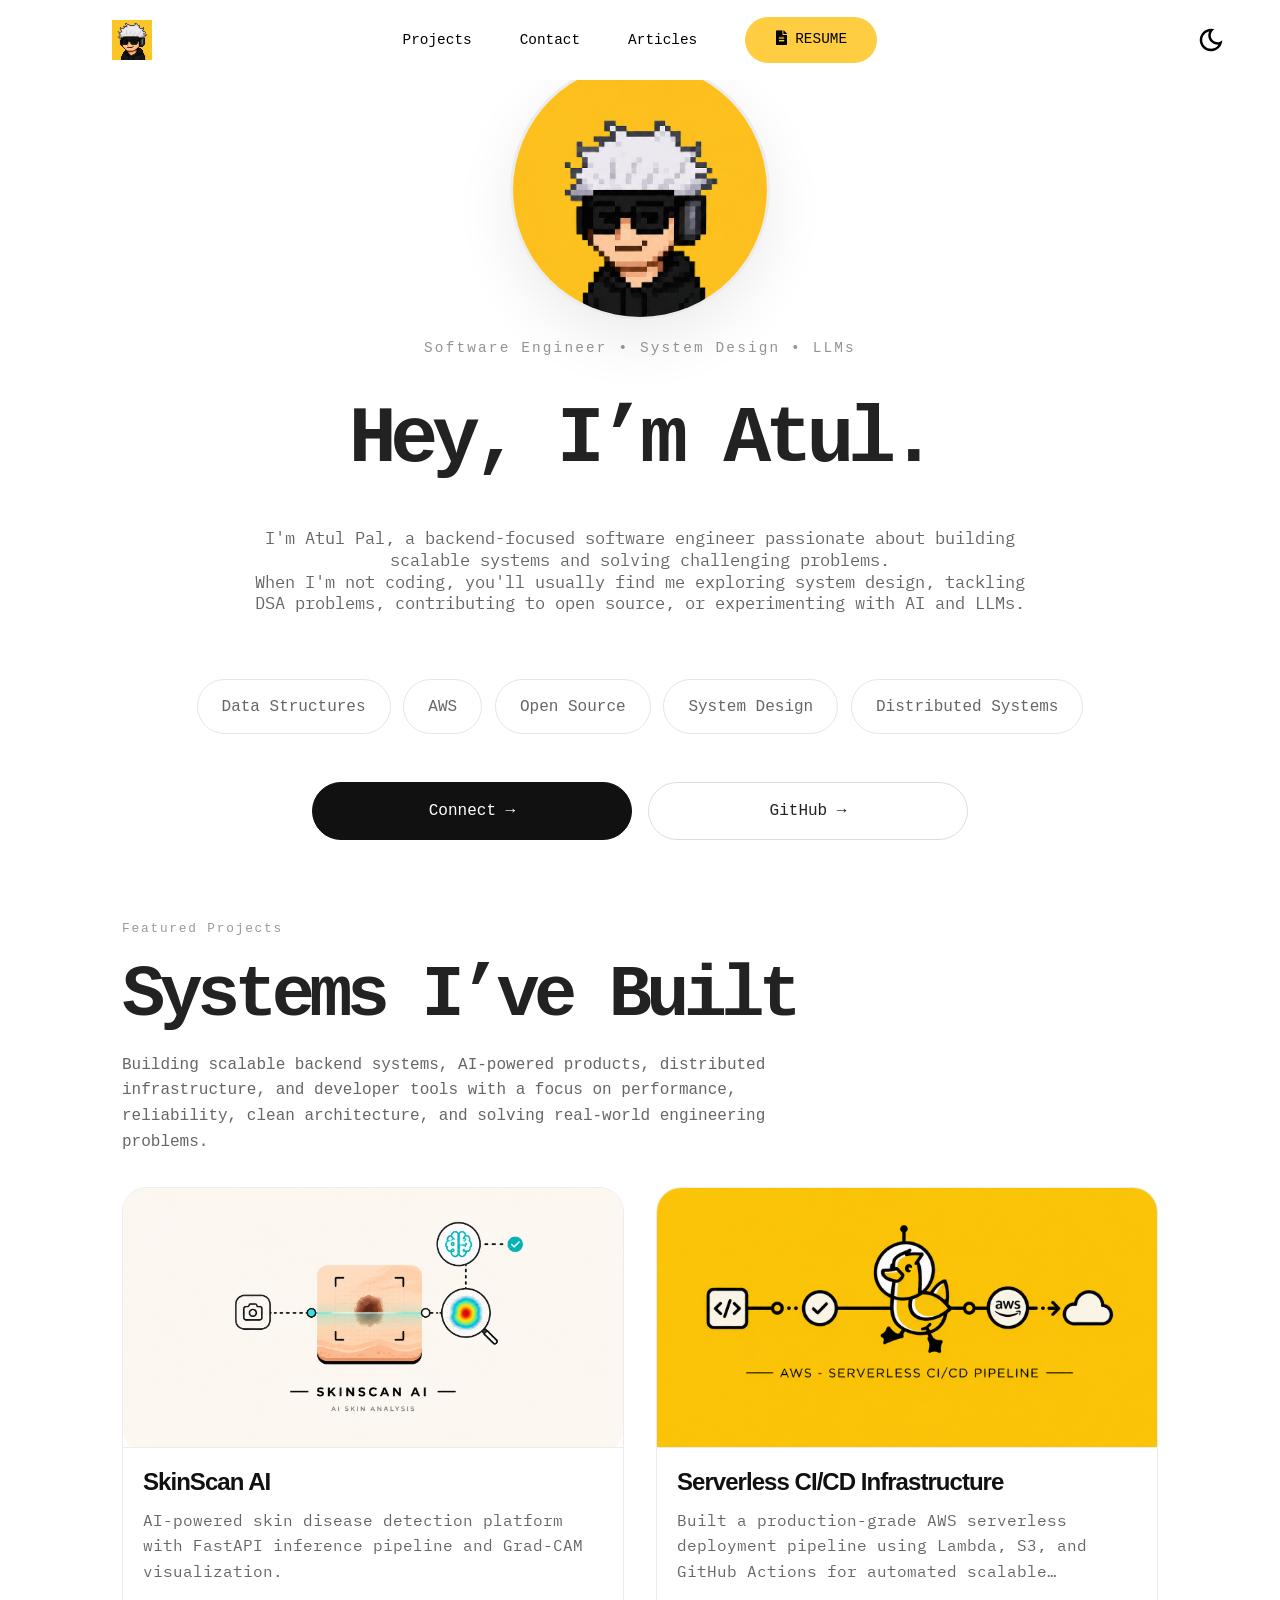
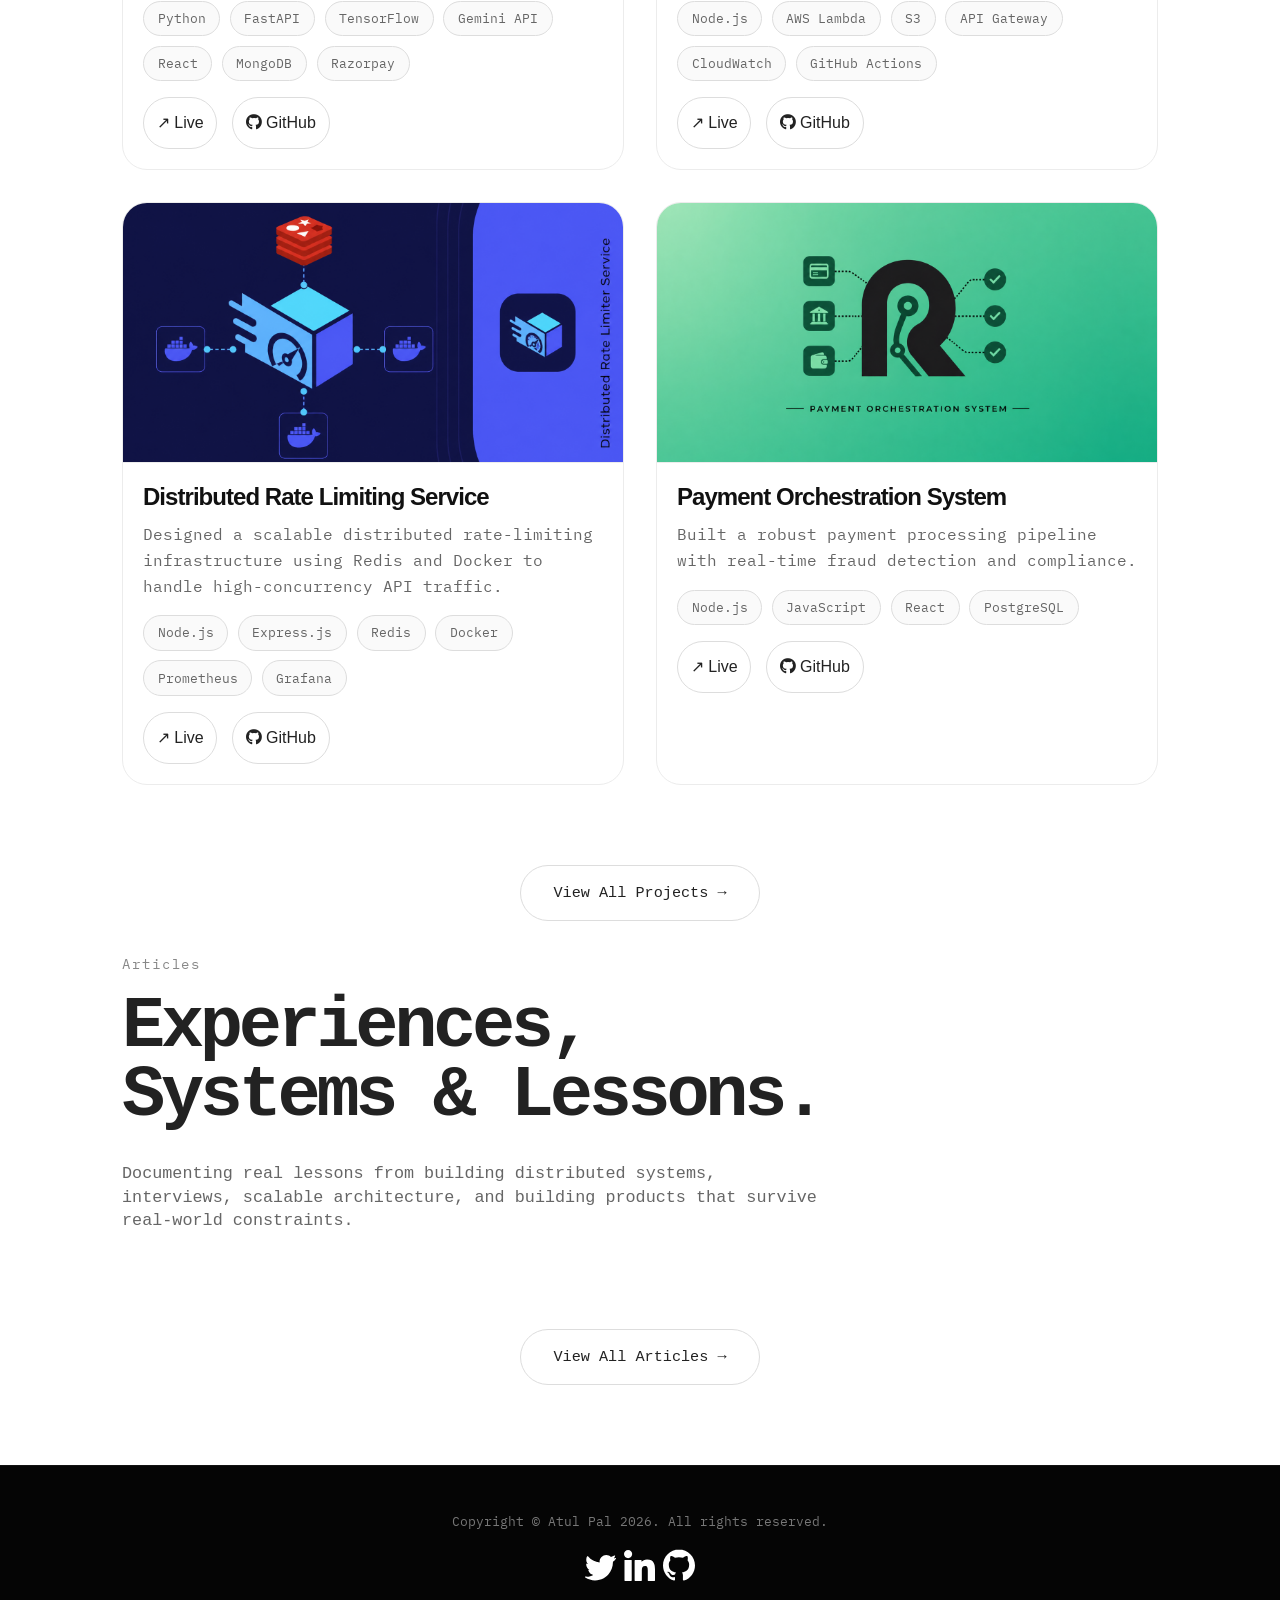
==== commit 193a8165: "Update index.html" ====
--- a/src/index.html
+++ b/src/index.html
@@ -100,7 +100,7 @@
       <li>
         <a
           class="nav-link btn btn-primary"
-          href="https://drive.google.com/file/d/1USvsuI9Z3_eEk0ceNhCf0lgto0pT-I8w/view?usp=sharing"
+          href="https://drive.google.com/file/d/1TU9YGuAkhQwhuST_q_SrF6LOWRiFLToF/view"
           target="_blank"
         >
            <i class="fas fa-file-alt"></i> Resume
@@ -205,12 +205,11 @@
     </span>
 
     <h2>
-      Real World Projects
+      Systems I’ve Built
     </h2>
 
     <p>
-      Building scalable backend systems, AI-powered applications,
-      distributed infrastructure, and developer-focused tools.
+      Building scalable backend systems, AI-powered products, distributed infrastructure, and developer tools with a focus on performance, reliability, clean architecture, and solving real-world engineering problems.
     </p>
 
   </div>
--- a/src/css/style.css
+++ b/src/css/style.css
@@ -529,7 +529,7 @@
 
 .section-heading {
   max-width: 850px;
-  margin-bottom: 4rem;
+  margin-bottom: 2rem;
 }
 
 .section-label {
@@ -2536,4 +2536,4 @@
 
 [data-theme="dark"] #logo img {
   /* filter: invert(1); */
-}+}
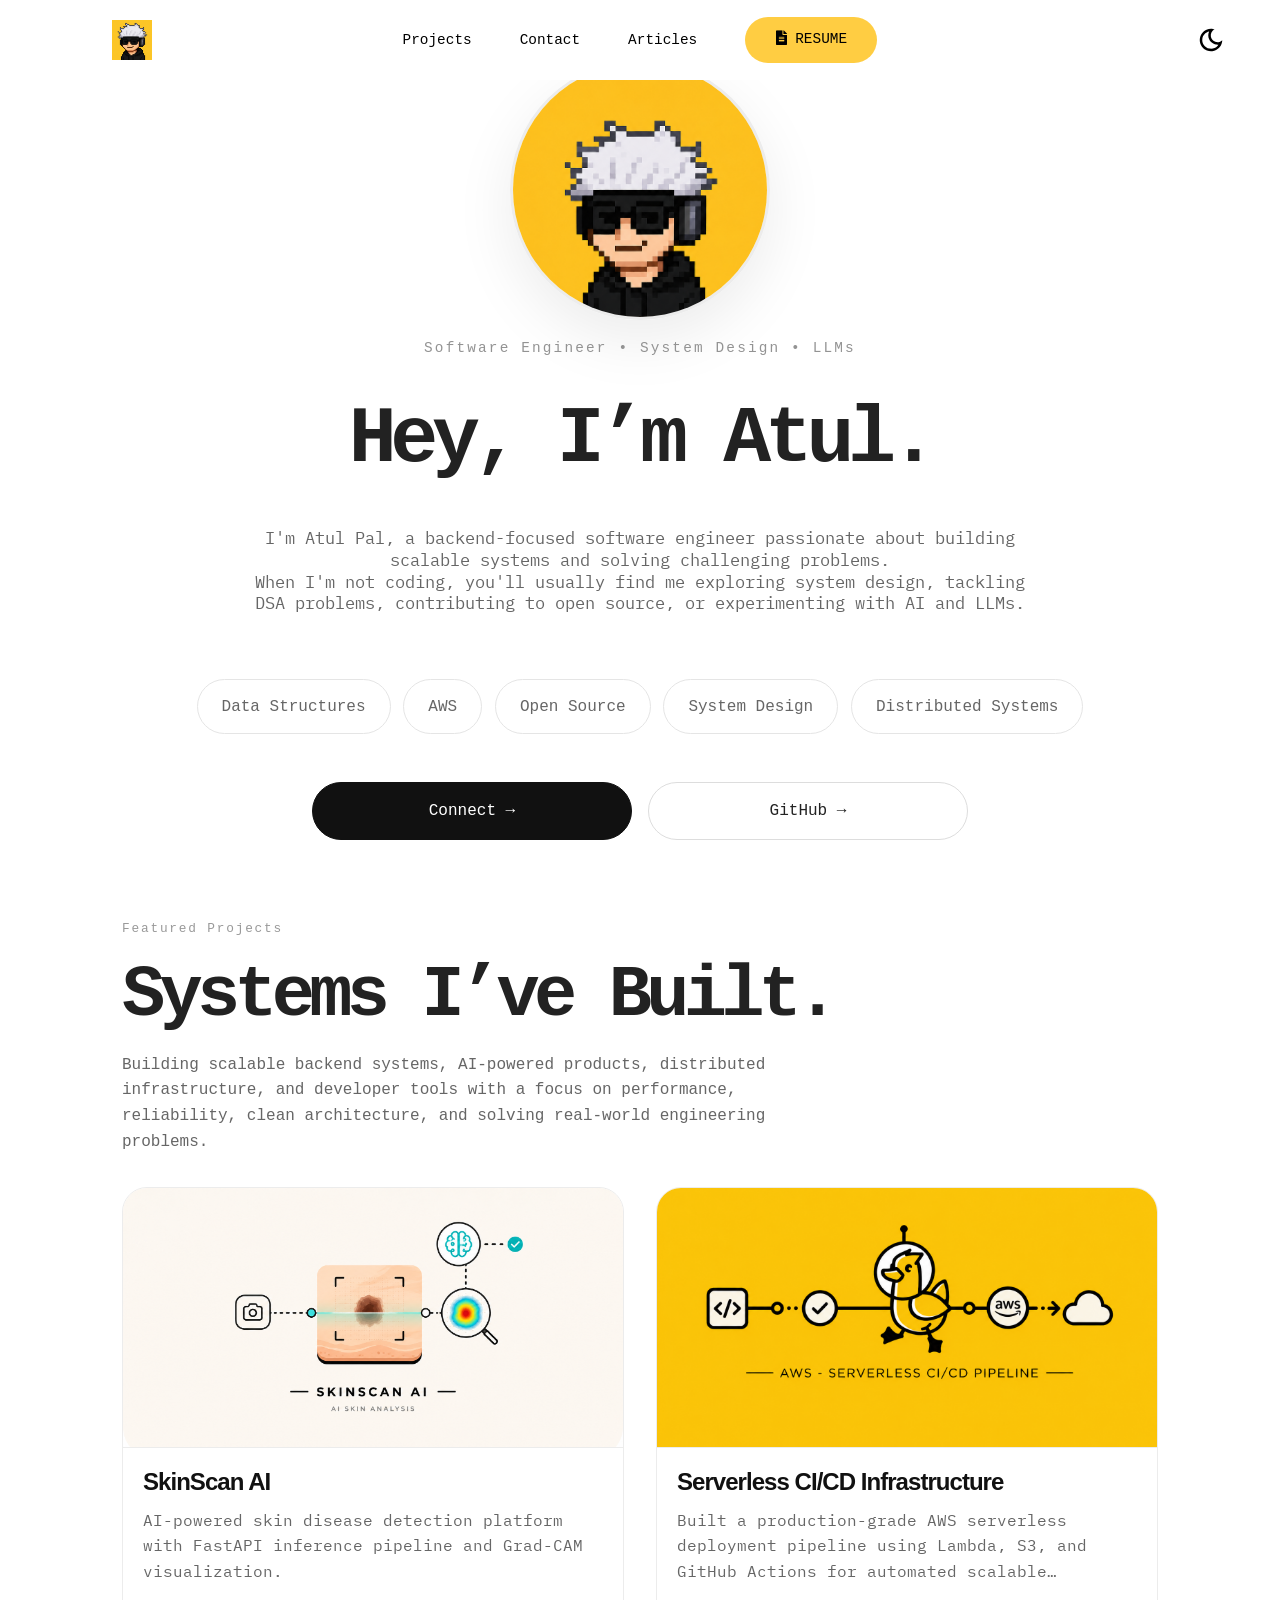
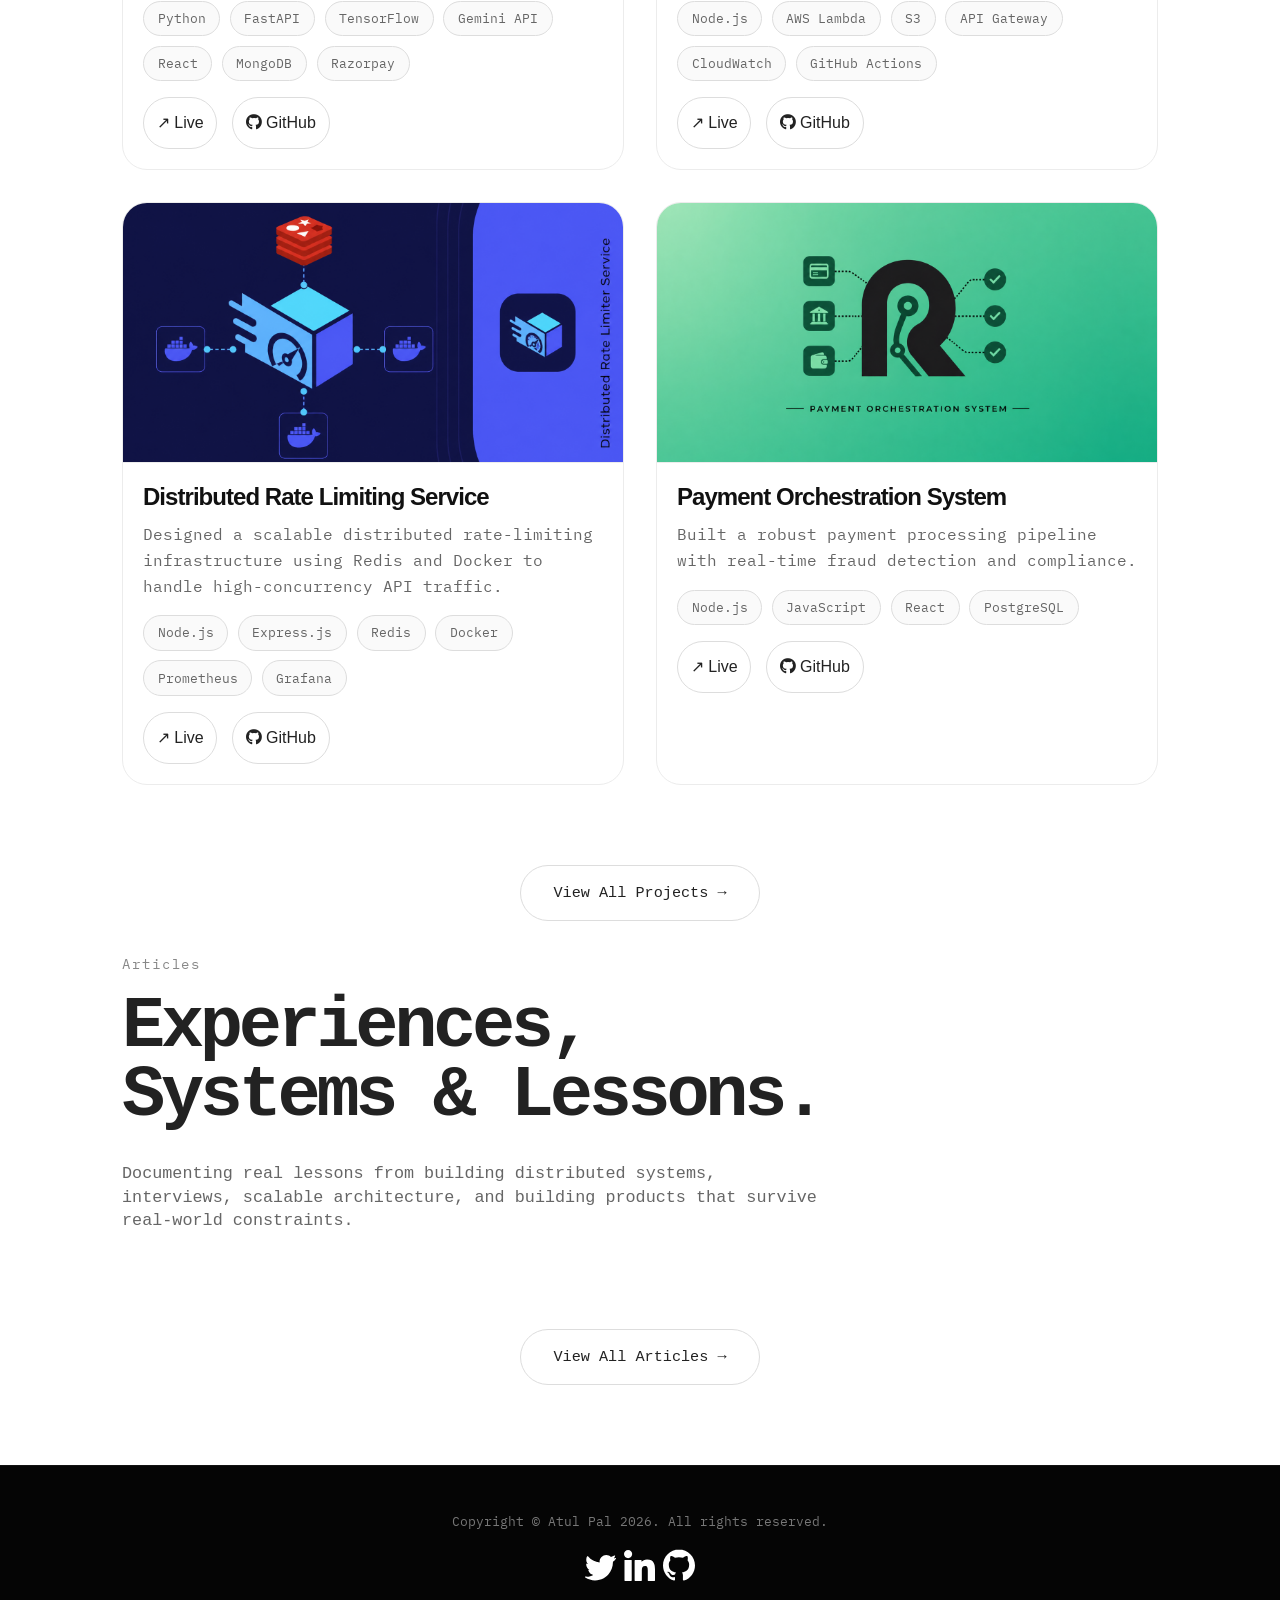
==== commit 20ad1cdc: "Update index.html" ====
--- a/src/index.html
+++ b/src/index.html
@@ -205,7 +205,7 @@
     </span>
 
     <h2>
-      Systems I’ve Built
+      Systems I’ve Built.
     </h2>
 
     <p>
